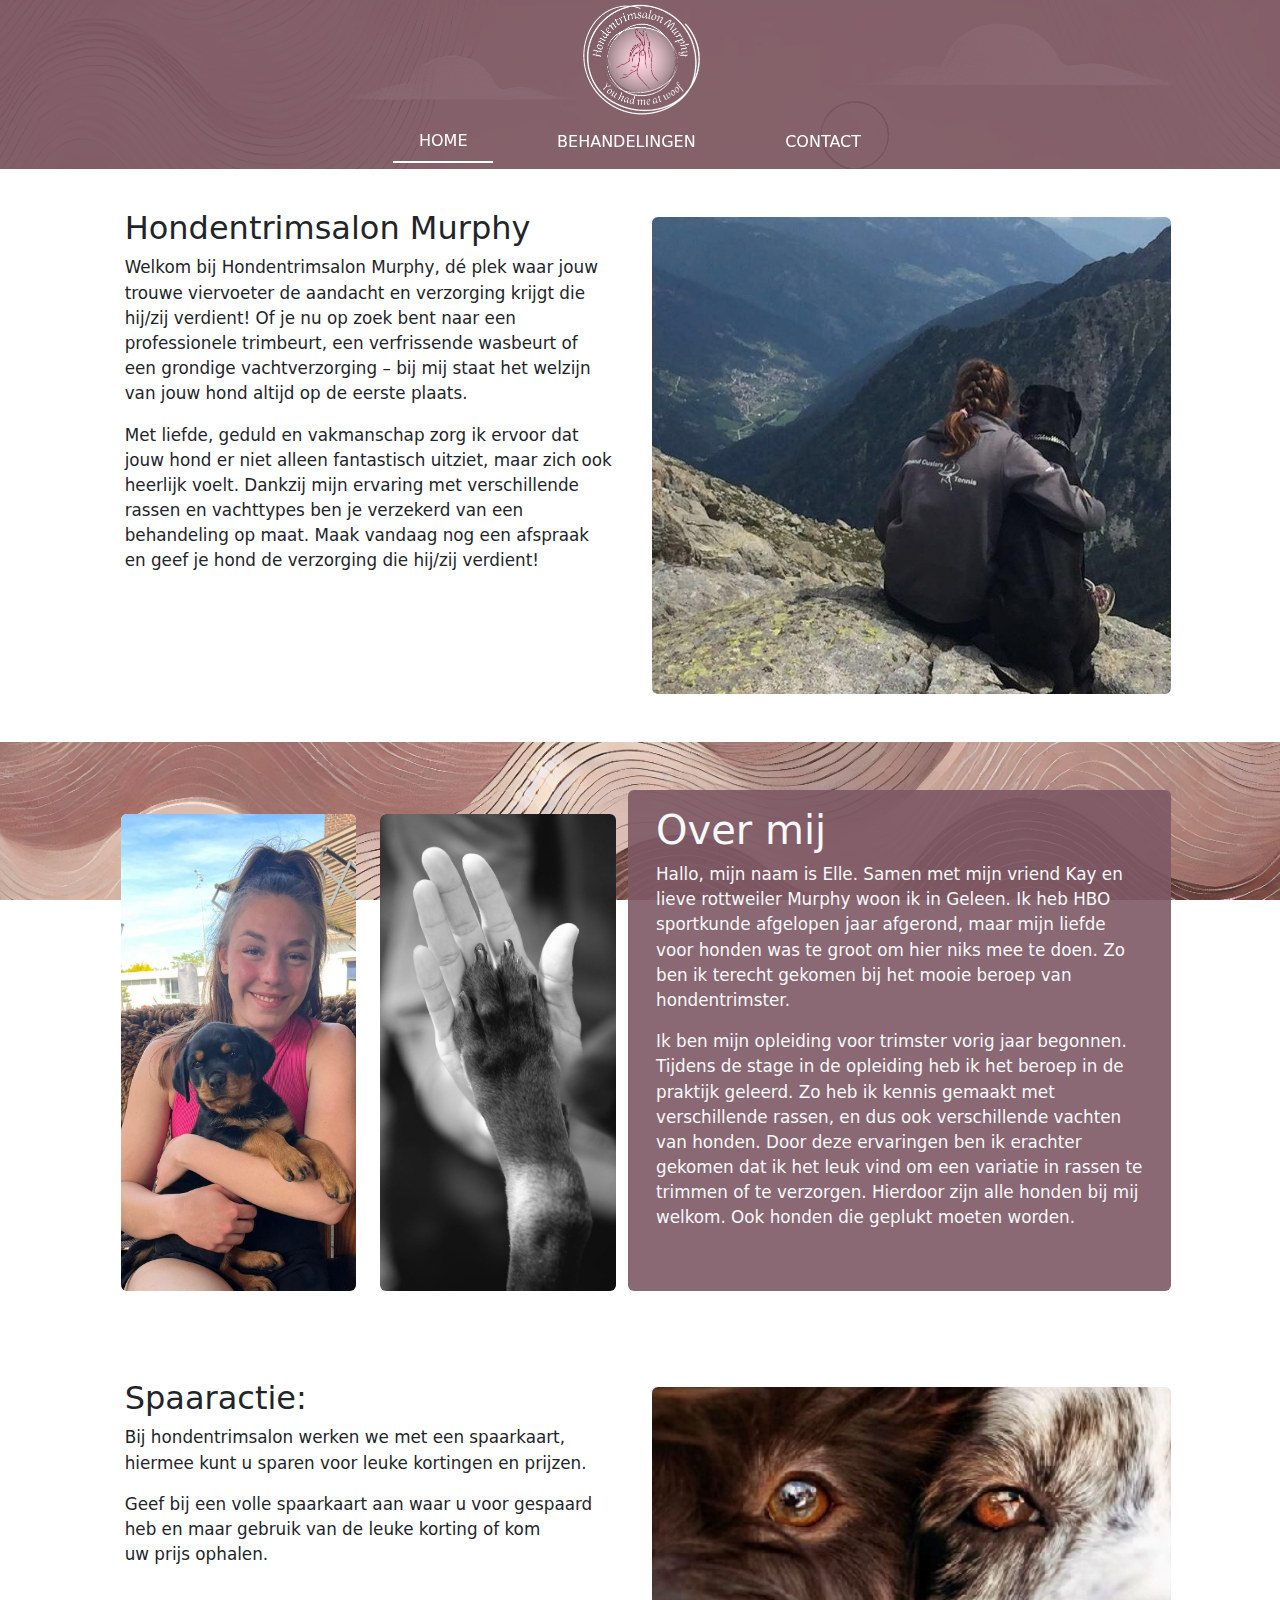
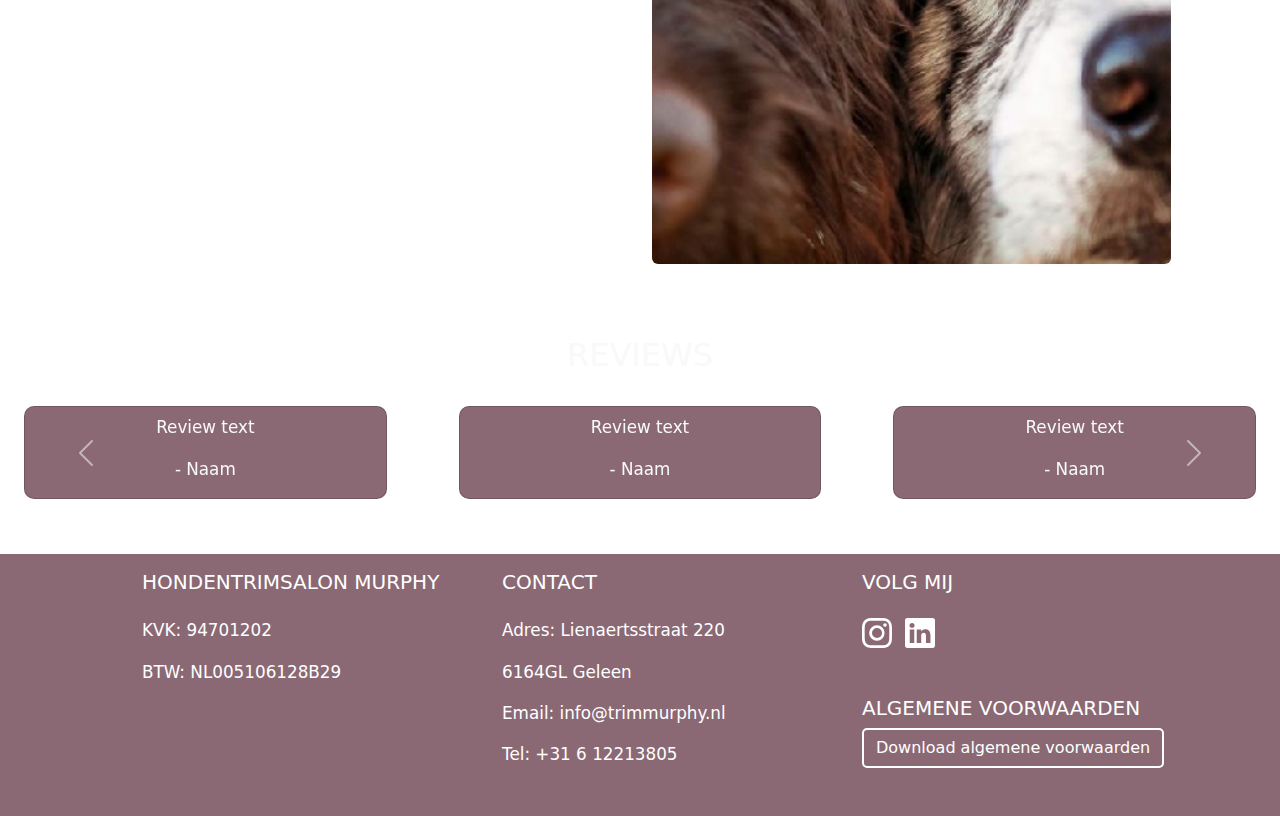
==== index.html @ 5984f2ba "new" ====
<!DOCTYPE html>
<html lang="en">

<head>
    <meta charset="UTF-8">
    <meta http-equiv="X-UA-Compatible" content="IE=edge">
    <meta name="viewport" content="width=device-width, initial-scale=1.0">
    <link href="https://cdn.jsdelivr.net/npm/bootstrap@5.2.3/dist/css/bootstrap.min.css" rel="stylesheet">
    <link rel="icon" href="favicon.ico" type="image/x-icon">
    <link rel="apple-touch-icon" sizes="180x180" href="apple-touch-icon.png">
    <link rel="icon" type="image/png" sizes="32x32" href="favicon-32x32.png">
    <link rel="icon" type="image/png" sizes="16x16" href="favicon-16x16.png">
    <link rel="manifest" href="site.webmanifest">
    <link rel="stylesheet" href="style.css">
    <script src="https://cdn.jsdelivr.net/npm/bootstrap@5.2.3/dist/js/bootstrap.bundle.min.js"></script>
    <title>Murphy</title>
</head>

<body class="body">

    <nav class="navbar navbar-expand-md fixed-top">
        <div class="container-fluid justify-content-center">

            <div class="d-flex fixed-top justify-content-center py-2" id="logo">
                <img src="images-small/Logo.png" class="img-fluid">
            </div>

            <div class="row" id="navbar">
                <div class="navbar-collapse justify-content-evenly mt-2">
                    <div class="nav" id="nav-tab" role="tablist">
                        <button class="nav-link active" id="nav-home-tab" data-bs-toggle="tab"
                            data-bs-target="#nav-home" type="button" role="tab" aria-controls="nav-home"
                            aria-selected="true">HOME</button>
                        <button class="nav-link " id="nav-behandelingen-tab" data-bs-toggle="tab" data-bs-target="#nav-behandelingen"
                            type="button" role="tab" aria-controls="nav-behandelingen" aria-selected="false">BEHANDELINGEN</button>
                        <button class="nav-link" id="nav-contact-tab" data-bs-toggle="tab" data-bs-target="#nav-contact"
                            type="button" role="tab" aria-controls="nav-contact" aria-selected="false">CONTACT</button>
                    </div>
                </div>
            </div>
        </div>
    </nav>

    <div id="contentMask"></div>


    <div id="underbody">

        <div class="tab-content" id="nav-tabContent">
            <div class="tab-pane fade show active" id="nav-home" role="tabpanel" aria-labelledby="nav-home-tab">
            </div>
            <div class="tab-pane fade" id="nav-behandelingen" role="tabpanel" aria-labelledby="nav-behandelingen-tab">
            </div>
            <div class="tab-pane fade" id="nav-contact" role="tabpanel" aria-labelledby="nav-contact-tab"></div>
        </div>

    </div>

    <footer class="text-white">
        <section class="container">
            <div class="row justify-content-center text-start ms-5">
                <div class="col-12 col-md-4 mt-3" id="footer-item">
                    <h5 class="text-uppercase mb-4 font-weight-bold">
                        Hondentrimsalon Murphy
                    </h5>
                    <p>KVK: 94701202</p>
                    <p>BTW: NL005106128B29</p>
                    </div>
                <div class="col-12 col-md-4 mt-3" id="footer-item">
                    <h5 class="text-uppercase mb-4 font-weight-bold">Contact</h5>
                    <p><i class="fas fa-home mr-2"></i> Adres: Lienaertsstraat 220</p>
                    <p><i class="fas fa-home mr-2"></i> 6164GL Geleen</p>
                    <p><i class="fas fa-envelope mr-2"></i> Email: info@trimmurphy.nl</p>
                    <p><i class="fas fa-phone mr-2"></i> Tel: +31 6 12213805</p>
                    </div>
                <div class="col-12 col-md-4 mt-3" id="footer-item">
                    <h5 class="text-uppercase mb-4 font-weight-bold">Volg mij</h5>

                    <a href="https://www.instagram.com/ellelamers/?hl=en" role="button" target="_blank"><svg
                            xmlns="http://www.w3.org/2000/svg" width="30" height="30" fill="white" class="bi bi-instagram me-1"
                            viewBox="0 0 16 16">
                            <path
                                d="M8 0C5.829 0 5.556.01 4.703.048 3.85.088 3.269.222 2.76.42a3.917 3.917 0 0 0-1.417.923A3.927 3.927 0 0 0 .42 2.76C.222 3.268.087 3.85.048 4.7.01 5.555 0 5.827 0 8.001c0 2.172.01 2.444.048 3.297.04.852.174 1.433.372 1.942.205.526.478.972.923 1.417.444.445.89.719 1.416.923.51.198 1.09.333 1.942.372C5.555 15.99 5.827 16 8 16s2.444-.01 3.298-.048c.851-.04 1.434-.174 1.943-.372a3.916 3.916 0 0 0 1.416-.923c.445-.445.718-.891.923-1.417.197-.509.332-1.09.372-1.942C15.99 10.445 16 10.173 16 8s-.01-2.445-.048-3.299c-.04-.851-.175-1.433-.372-1.941a3.926 3.926 0 0 0-.923-1.417A3.911 3.911 0 0 0 13.24.42c-.51-.198-1.092-.333-1.943-.372C10.443.01 10.172 0 7.998 0h.003zm-.717 1.442h.718c2.136 0 2.389.007 3.232.046.78.035 1.204.166 1.486.275.373.145.64.319.92.599.28.28.453.546.598.92.11.281.24.705.275 1.485.039.843.047 1.096.047 3.231s-.008 2.389-.047 3.232c-.035.78-.166 1.203-.275 1.485a2.47 2.47 0 0 1-.599.919c-.28.28-.546.453-.92.598-.28.11-.704.24-1.485.276-.843.038-1.096.047-3.232.047s-2.39-.009-3.233-.047c-.78-.036-1.203-.166-1.485-.276a2.478 2.478 0 0 1-.92-.598 2.48 2.48 0 0 1-.6-.92c-.109-.281-.24-.705-.275-1.485-.038-.843-.046-1.096-.046-3.233 0-2.136.008-2.388.046-3.231.036-.78.166-1.204.276-1.486.145-.373.319-.64.599-.92.28-.28.546-.453.92-.598.282-.11.705-.24 1.485-.276.738-.034 1.024-.044 2.515-.045v.002zm4.988 1.328a.96.96 0 1 0 0 1.92.96.96 0 0 0 0-1.92zm-4.27 1.122a4.109 4.109 0 1 0 0 8.217 4.109 4.109 0 0 0 0-8.217zm0 1.441a2.667 2.667 0 1 1 0 5.334 2.667 2.667 0 0 1 0-5.334z" />
                        </svg></i></a>

                    <a role="button" target="_blank"><svg xmlns="http://www.w3.org/2000/svg" width="30" height="30" fill="white"
                            class="bi bi-linkedin ms-1" viewBox="0 0 16 16">
                            <path
                                d="M0 1.146C0 .513.526 0 1.175 0h13.65C15.474 0 16 .513 16 1.146v13.708c0 .633-.526 1.146-1.175 1.146H1.175C.526 16 0 15.487 0 14.854V1.146zm4.943 12.248V6.169H2.542v7.225h2.401zm-1.2-8.212c.837 0 1.358-.554 1.358-1.248-.015-.709-.52-1.248-1.342-1.248-.822 0-1.359.54-1.359 1.248 0 .694.521 1.248 1.327 1.248h.016zm4.908 8.212V9.359c0-.216.016-.432.08-.586.173-.431.568-.878 1.232-.878.869 0 1.216.662 1.216 1.634v3.865h2.401V9.25c0-2.22-1.184-3.252-2.764-3.252-1.274 0-1.845.7-2.165 1.193v.025h-.016a5.54 5.54 0 0 1 .016-.025V6.169h-2.4c.03.678 0 7.225 0 7.225h2.4z" />
                        </svg></a>
                        <div class="my-5">
                            <h5 class="text-uppercase font-weight-bold">Algemene Voorwaarden</h5>
                            <a href="ALGEMENE VOORWAARDEN.pdf" download class="btn" id="button-footer">
                                Download algemene voorwaarden
                            </a>
                        </div>
                </div>
        </section>
    </footer>


    <script src="index.js" defer></script>

</body>

</html>
---- style.css ----
.body {
    overflow-y: scroll;
    overflow-x: hidden;
    background-image: url("images-small/bg-elle.png");
    background-attachment: fixed;
    background-size: cover;
    background-position: center;
    background-repeat: no-repeat;
}

::-webkit-scrollbar {
    width: 0px;
    background: transparent;
}

nav {
    z-index: 3;
}

p,
li {
    font-size: 1.05rem;
}

#contentMask {
    background-color: rgba(125, 89, 101, 0.9);
    z-index: 2;
    position: fixed;
    transition: all 0.3s ease-in-out;
    top: 0;
    left: 0;
    height: 169px;
    width: 100%;
}

#underbody {
    margin-top: 169px;
    z-index: 1;
}


#logo {
    height: 140px;
    width: 100%;
    margin-top: -12px;
    background-color: rgba(125, 89, 101, 0);
    z-index: 1;
}

#navbar {
    margin-top: 105px;
    background-color: transparent;
}

.scrolled-down {
    transform: translateY(-75%);
    opacity: 0;
    transition: all 0.3s ease-in-out;
}

.scrolled-up {
    transform: translateY(0);
    transition: all 0.2s ease-in-out;
}

#button {
    position: fixed;
    top: 50px;
    right: 50px;
    z-index: 3;
    border: none;
    color: white;
}

#button-footer {
    border: 2px solid white;
    border-radius: 5px;
    color: white;
}

#nav-tab button {
    color: white;
    border: none;
    background-color: transparent;
    margin-left: clamp(5px, 1.5vw, 50px);
    margin-right: clamp(5px, 1.5vw, 50px);
    padding-left: 2vw;
    padding-right: 2vw;
}

#nav-tab button:hover,
#nav-tab button.active {
    border-bottom: 2px solid;
}

#card-review {
    background-color: rgba(125, 89, 101, 0.9);
    border-radius: 10px;
    border-width: 1px;
    height: fit-content;
}

#card,
#card-small,
#card-mob {
    border: none;
    overflow-y: auto;
    align-items: center;
}

#card-mob {
    border-radius: 0px;
}

#card img {
    height: 53vh;
    width: 100%;
    object-fit: cover;
}

#card-mob img {
    height: 45vh;
    width: 100%;
    object-fit: cover;
}

#menu-tab {
    background-color: rgba(125, 89, 101, 0.9);
    border-radius: 2px;
}

#menu-tab button {
    background-color: transparent;
    color: white;
    border-left: none;
    border-top: none;
    border-right: none;
    border-radius: 0px;
    border-width: 2px;
    flex-grow: 1;
        min-width: min-content;
        max-width: 40%;
        font-size: medium;
}

#btn-verstuur {
    background-color: rgba(125, 89, 101, 0.9);
    color: white;
    font-size: clamp(0.9em, 1.5vw, 2em);
}

footer {
    background-color: rgba(125, 89, 101, 0.9);
    width: 100%;
    }
    
    .footer-container {
        display: flex;
        justify-content: center;
        align-items: center;
    }
    
    @media (max-width: 767px) {
        .footer-container {
            display: flex;
            flex-direction: column;
        }
                }

#review {
    height: 100px;
}
.no-radius-bottom {
    border-bottom-left-radius: 0;
    border-bottom-right-radius: 0;
}

.yes-radius-bottom {
    border-bottom-left-radius: 5px;
    border-bottom-right-radius: 5px;
}

#card-text-item {
    height: 175px;
}

.card-text li {
    margin-bottom: 2px;
}

.image-grid {
    display: flex;
    gap: 10px;
    justify-content: center;
}

.image-grid img {
    height: 150px;
    object-fit: cover;
    border-radius: 8px;
}

#behandeling-items {
    display: flex;
    flex-direction: column;
}

#behandeling-items .card {
    flex-grow: 1;
    /* Makes all cards stretch to the same height */
    display: flex;
    flex-direction: column;
}
.form-check-input:checked {
    background-color: rgba(125, 89, 101, 0.9) !important;
    border-color: rgba(125, 89, 101, 0.9) !important;
}

.form-check-input:focus {
    box-shadow: none !important;
}
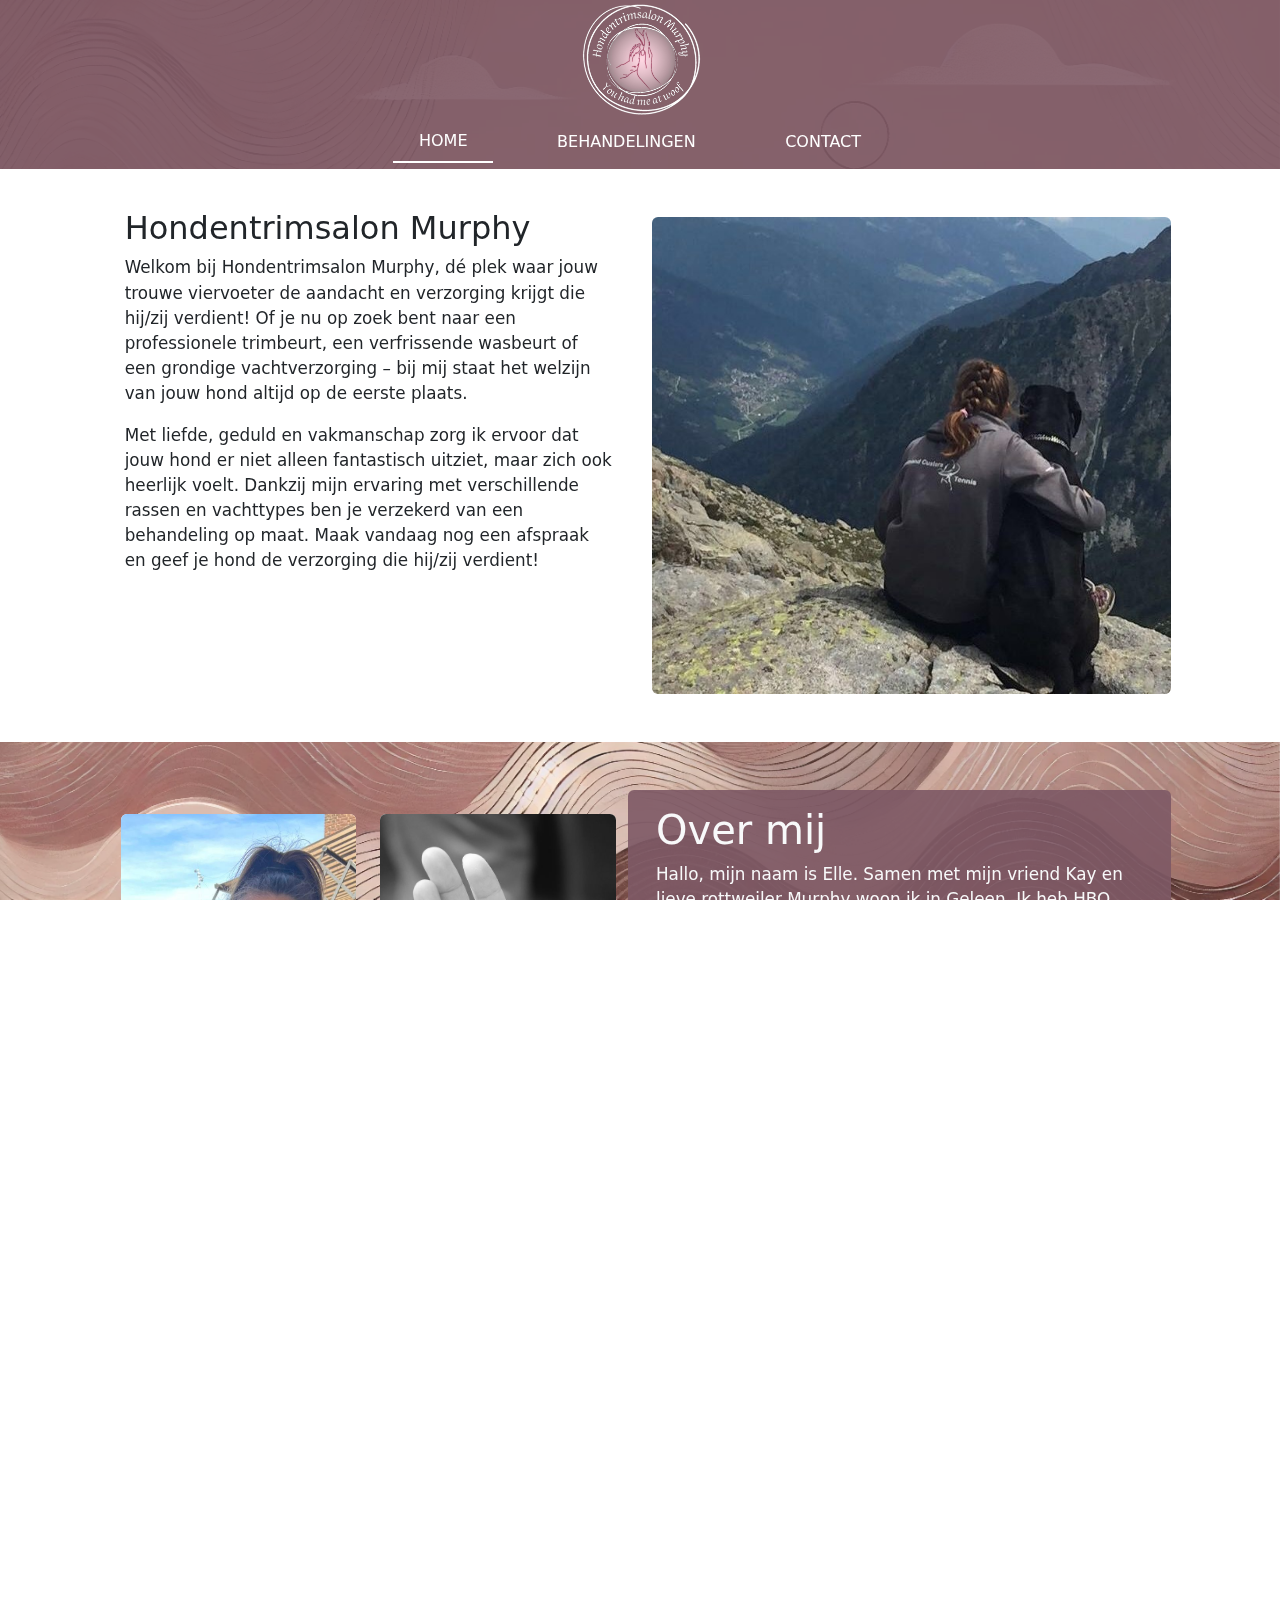
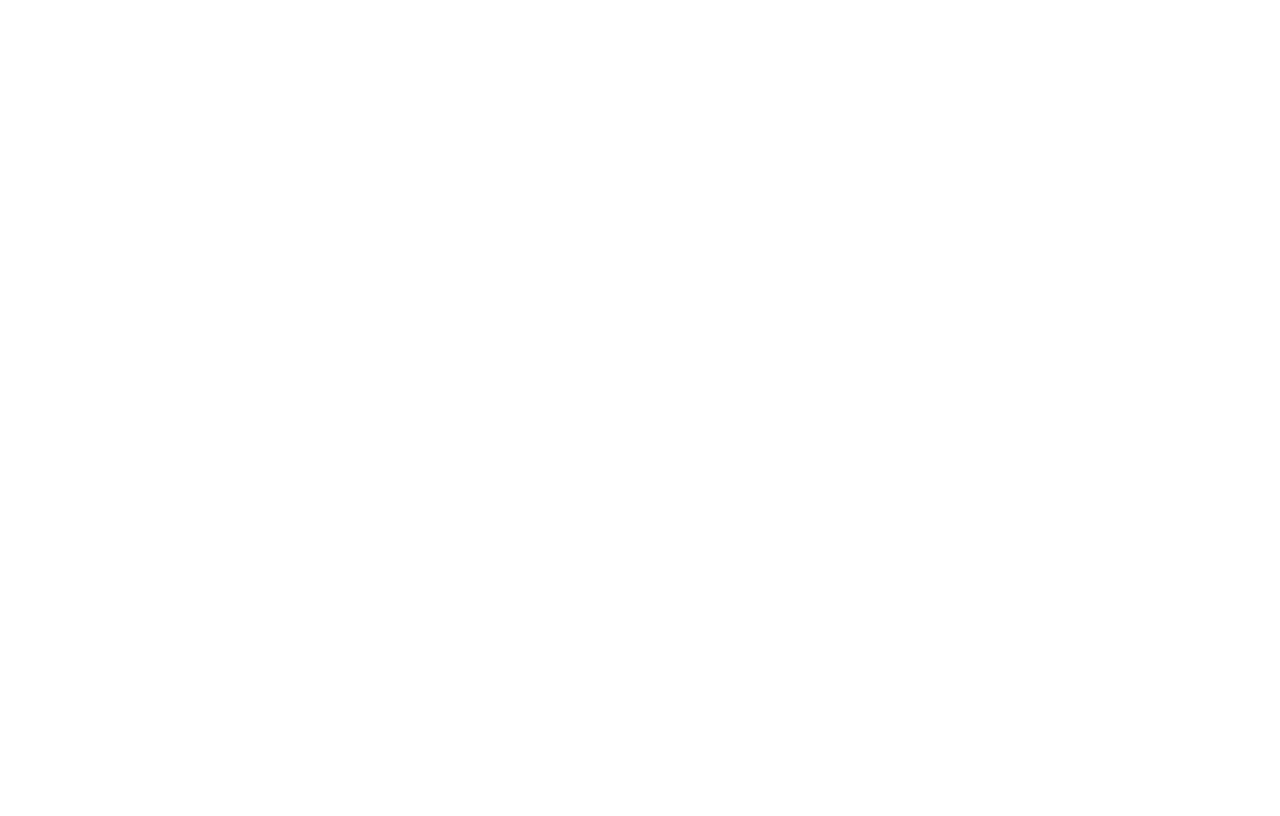
==== commit c369a64c: "new" ====
--- a/index.html
+++ b/index.html
@@ -16,88 +16,90 @@
     <title>Murphy</title>
 </head>
 
-<body class="body">
+<body>
 
-    <nav class="navbar navbar-expand-md fixed-top">
-        <div class="container-fluid justify-content-center">
+    <div class="background"></div>
+    
+    <div class="content">
+        <nav class="navbar navbar-expand-md fixed-top">
+            <div class="container-fluid justify-content-center">
 
-            <div class="d-flex fixed-top justify-content-center py-2" id="logo">
-                <img src="images-small/Logo.png" class="img-fluid">
-            </div>
+                <div class="d-flex fixed-top justify-content-center py-2" id="logo">
+                    <img src="images-small/Logo.png" class="img-fluid">
+                </div>
 
-            <div class="row" id="navbar">
-                <div class="navbar-collapse justify-content-evenly mt-2">
-                    <div class="nav" id="nav-tab" role="tablist">
-                        <button class="nav-link active" id="nav-home-tab" data-bs-toggle="tab"
-                            data-bs-target="#nav-home" type="button" role="tab" aria-controls="nav-home"
-                            aria-selected="true">HOME</button>
-                        <button class="nav-link " id="nav-behandelingen-tab" data-bs-toggle="tab" data-bs-target="#nav-behandelingen"
-                            type="button" role="tab" aria-controls="nav-behandelingen" aria-selected="false">BEHANDELINGEN</button>
-                        <button class="nav-link" id="nav-contact-tab" data-bs-toggle="tab" data-bs-target="#nav-contact"
-                            type="button" role="tab" aria-controls="nav-contact" aria-selected="false">CONTACT</button>
-                    </div>
-                </div>
-            </div>
-        </div>
-    </nav>
+                <div class="row" id="navbar">
+                    <div class="navbar-collapse justify-content-evenly mt-2">
+                        <div class="nav" id="nav-tab" role="tablist">
+                            <button class="nav-link active" id="nav-home-tab" data-bs-toggle="tab" data-bs-target="#nav-home"
+                                type="button" role="tab" aria-controls="nav-home" aria-selected="true">HOME</button>
+                            <button class="nav-link " id="nav-behandelingen-tab" data-bs-toggle="tab" data-bs-target="#nav-behandelingen"
+                                type="button" role="tab" aria-controls="nav-behandelingen" aria-selected="false">BEHANDELINGEN</button>
+                            <button class="nav-link" id="nav-contact-tab" data-bs-toggle="tab" data-bs-target="#nav-contact" type="button"
+                                role="tab" aria-controls="nav-contact" aria-selected="false">CONTACT</button>
+                            </div>
+                            </div>
+                            </div>
+                            </div>
+                            </nav>
 
-    <div id="contentMask"></div>
+        <div id="contentMask"></div>
 
 
-    <div id="underbody">
+        <div id="underbody">
 
-        <div class="tab-content" id="nav-tabContent">
-            <div class="tab-pane fade show active" id="nav-home" role="tabpanel" aria-labelledby="nav-home-tab">
-            </div>
-            <div class="tab-pane fade" id="nav-behandelingen" role="tabpanel" aria-labelledby="nav-behandelingen-tab">
-            </div>
-            <div class="tab-pane fade" id="nav-contact" role="tabpanel" aria-labelledby="nav-contact-tab"></div>
+            <div class="tab-content" id="nav-tabContent">
+                <div class="tab-pane fade show active" id="nav-home" role="tabpanel" aria-labelledby="nav-home-tab">
+                </div>
+                <div class="tab-pane fade" id="nav-behandelingen" role="tabpanel" aria-labelledby="nav-behandelingen-tab">
+                </div>
+                <div class="tab-pane fade" id="nav-contact" role="tabpanel" aria-labelledby="nav-contact-tab"></div>
+                </div>
+
         </div>
 
-    </div>
+        <footer class="text-white">
+            <section class="container">
+                <div class="row justify-content-center text-start ms-5">
+                    <div class="col-12 col-md-4 mt-3" id="footer-item">
+                        <h5 class="text-uppercase mb-4 font-weight-bold">
+                            Hondentrimsalon Murphy
+                        </h5>
+                        <p>KVK: 94701202</p>
+                        <p>BTW: NL005106128B29</p>
+                    </div>
+                    <div class="col-12 col-md-4 mt-3" id="footer-item">
+                        <h5 class="text-uppercase mb-4 font-weight-bold">Contact</h5>
+                        <p><i class="fas fa-home mr-2"></i> Adres: Lienaertsstraat 220</p>
+                        <p><i class="fas fa-home mr-2"></i> 6164GL Geleen</p>
+                        <p><i class="fas fa-envelope mr-2"></i> Email: info@trimmurphy.nl</p>
+                        <p><i class="fas fa-phone mr-2"></i> Tel: +31 6 12213805</p>
+                    </div>
+                    <div class="col-12 col-md-4 mt-3" id="footer-item">
+                        <h5 class="text-uppercase mb-4 font-weight-bold">Volg mij</h5>
 
-    <footer class="text-white">
-        <section class="container">
-            <div class="row justify-content-center text-start ms-5">
-                <div class="col-12 col-md-4 mt-3" id="footer-item">
-                    <h5 class="text-uppercase mb-4 font-weight-bold">
-                        Hondentrimsalon Murphy
-                    </h5>
-                    <p>KVK: 94701202</p>
-                    <p>BTW: NL005106128B29</p>
-                    </div>
-                <div class="col-12 col-md-4 mt-3" id="footer-item">
-                    <h5 class="text-uppercase mb-4 font-weight-bold">Contact</h5>
-                    <p><i class="fas fa-home mr-2"></i> Adres: Lienaertsstraat 220</p>
-                    <p><i class="fas fa-home mr-2"></i> 6164GL Geleen</p>
-                    <p><i class="fas fa-envelope mr-2"></i> Email: info@trimmurphy.nl</p>
-                    <p><i class="fas fa-phone mr-2"></i> Tel: +31 6 12213805</p>
-                    </div>
-                <div class="col-12 col-md-4 mt-3" id="footer-item">
-                    <h5 class="text-uppercase mb-4 font-weight-bold">Volg mij</h5>
+                        <a href="https://www.instagram.com/ellelamers/?hl=en" role="button" target="_blank"><svg
+                                xmlns="http://www.w3.org/2000/svg" width="30" height="30" fill="white"
+                                class="bi bi-instagram me-1" viewBox="0 0 16 16">
+                                <path
+                                    d="M8 0C5.829 0 5.556.01 4.703.048 3.85.088 3.269.222 2.76.42a3.917 3.917 0 0 0-1.417.923A3.927 3.927 0 0 0 .42 2.76C.222 3.268.087 3.85.048 4.7.01 5.555 0 5.827 0 8.001c0 2.172.01 2.444.048 3.297.04.852.174 1.433.372 1.942.205.526.478.972.923 1.417.444.445.89.719 1.416.923.51.198 1.09.333 1.942.372C5.555 15.99 5.827 16 8 16s2.444-.01 3.298-.048c.851-.04 1.434-.174 1.943-.372a3.916 3.916 0 0 0 1.416-.923c.445-.445.718-.891.923-1.417.197-.509.332-1.09.372-1.942C15.99 10.445 16 10.173 16 8s-.01-2.445-.048-3.299c-.04-.851-.175-1.433-.372-1.941a3.926 3.926 0 0 0-.923-1.417A3.911 3.911 0 0 0 13.24.42c-.51-.198-1.092-.333-1.943-.372C10.443.01 10.172 0 7.998 0h.003zm-.717 1.442h.718c2.136 0 2.389.007 3.232.046.78.035 1.204.166 1.486.275.373.145.64.319.92.599.28.28.453.546.598.92.11.281.24.705.275 1.485.039.843.047 1.096.047 3.231s-.008 2.389-.047 3.232c-.035.78-.166 1.203-.275 1.485a2.47 2.47 0 0 1-.599.919c-.28.28-.546.453-.92.598-.28.11-.704.24-1.485.276-.843.038-1.096.047-3.232.047s-2.39-.009-3.233-.047c-.78-.036-1.203-.166-1.485-.276a2.478 2.478 0 0 1-.92-.598 2.48 2.48 0 0 1-.6-.92c-.109-.281-.24-.705-.275-1.485-.038-.843-.046-1.096-.046-3.233 0-2.136.008-2.388.046-3.231.036-.78.166-1.204.276-1.486.145-.373.319-.64.599-.92.28-.28.546-.453.92-.598.282-.11.705-.24 1.485-.276.738-.034 1.024-.044 2.515-.045v.002zm4.988 1.328a.96.96 0 1 0 0 1.92.96.96 0 0 0 0-1.92zm-4.27 1.122a4.109 4.109 0 1 0 0 8.217 4.109 4.109 0 0 0 0-8.217zm0 1.441a2.667 2.667 0 1 1 0 5.334 2.667 2.667 0 0 1 0-5.334z" />
+                            </svg></i></a>
 
-                    <a href="https://www.instagram.com/ellelamers/?hl=en" role="button" target="_blank"><svg
-                            xmlns="http://www.w3.org/2000/svg" width="30" height="30" fill="white" class="bi bi-instagram me-1"
-                            viewBox="0 0 16 16">
-                            <path
-                                d="M8 0C5.829 0 5.556.01 4.703.048 3.85.088 3.269.222 2.76.42a3.917 3.917 0 0 0-1.417.923A3.927 3.927 0 0 0 .42 2.76C.222 3.268.087 3.85.048 4.7.01 5.555 0 5.827 0 8.001c0 2.172.01 2.444.048 3.297.04.852.174 1.433.372 1.942.205.526.478.972.923 1.417.444.445.89.719 1.416.923.51.198 1.09.333 1.942.372C5.555 15.99 5.827 16 8 16s2.444-.01 3.298-.048c.851-.04 1.434-.174 1.943-.372a3.916 3.916 0 0 0 1.416-.923c.445-.445.718-.891.923-1.417.197-.509.332-1.09.372-1.942C15.99 10.445 16 10.173 16 8s-.01-2.445-.048-3.299c-.04-.851-.175-1.433-.372-1.941a3.926 3.926 0 0 0-.923-1.417A3.911 3.911 0 0 0 13.24.42c-.51-.198-1.092-.333-1.943-.372C10.443.01 10.172 0 7.998 0h.003zm-.717 1.442h.718c2.136 0 2.389.007 3.232.046.78.035 1.204.166 1.486.275.373.145.64.319.92.599.28.28.453.546.598.92.11.281.24.705.275 1.485.039.843.047 1.096.047 3.231s-.008 2.389-.047 3.232c-.035.78-.166 1.203-.275 1.485a2.47 2.47 0 0 1-.599.919c-.28.28-.546.453-.92.598-.28.11-.704.24-1.485.276-.843.038-1.096.047-3.232.047s-2.39-.009-3.233-.047c-.78-.036-1.203-.166-1.485-.276a2.478 2.478 0 0 1-.92-.598 2.48 2.48 0 0 1-.6-.92c-.109-.281-.24-.705-.275-1.485-.038-.843-.046-1.096-.046-3.233 0-2.136.008-2.388.046-3.231.036-.78.166-1.204.276-1.486.145-.373.319-.64.599-.92.28-.28.546-.453.92-.598.282-.11.705-.24 1.485-.276.738-.034 1.024-.044 2.515-.045v.002zm4.988 1.328a.96.96 0 1 0 0 1.92.96.96 0 0 0 0-1.92zm-4.27 1.122a4.109 4.109 0 1 0 0 8.217 4.109 4.109 0 0 0 0-8.217zm0 1.441a2.667 2.667 0 1 1 0 5.334 2.667 2.667 0 0 1 0-5.334z" />
-                        </svg></i></a>
-
-                    <a role="button" target="_blank"><svg xmlns="http://www.w3.org/2000/svg" width="30" height="30" fill="white"
-                            class="bi bi-linkedin ms-1" viewBox="0 0 16 16">
-                            <path
-                                d="M0 1.146C0 .513.526 0 1.175 0h13.65C15.474 0 16 .513 16 1.146v13.708c0 .633-.526 1.146-1.175 1.146H1.175C.526 16 0 15.487 0 14.854V1.146zm4.943 12.248V6.169H2.542v7.225h2.401zm-1.2-8.212c.837 0 1.358-.554 1.358-1.248-.015-.709-.52-1.248-1.342-1.248-.822 0-1.359.54-1.359 1.248 0 .694.521 1.248 1.327 1.248h.016zm4.908 8.212V9.359c0-.216.016-.432.08-.586.173-.431.568-.878 1.232-.878.869 0 1.216.662 1.216 1.634v3.865h2.401V9.25c0-2.22-1.184-3.252-2.764-3.252-1.274 0-1.845.7-2.165 1.193v.025h-.016a5.54 5.54 0 0 1 .016-.025V6.169h-2.4c.03.678 0 7.225 0 7.225h2.4z" />
-                        </svg></a>
+                        <a role="button" target="_blank"><svg xmlns="http://www.w3.org/2000/svg" width="30" height="30" fill="white"
+                                class="bi bi-linkedin ms-1" viewBox="0 0 16 16">
+                                <path
+                                    d="M0 1.146C0 .513.526 0 1.175 0h13.65C15.474 0 16 .513 16 1.146v13.708c0 .633-.526 1.146-1.175 1.146H1.175C.526 16 0 15.487 0 14.854V1.146zm4.943 12.248V6.169H2.542v7.225h2.401zm-1.2-8.212c.837 0 1.358-.554 1.358-1.248-.015-.709-.52-1.248-1.342-1.248-.822 0-1.359.54-1.359 1.248 0 .694.521 1.248 1.327 1.248h.016zm4.908 8.212V9.359c0-.216.016-.432.08-.586.173-.431.568-.878 1.232-.878.869 0 1.216.662 1.216 1.634v3.865h2.401V9.25c0-2.22-1.184-3.252-2.764-3.252-1.274 0-1.845.7-2.165 1.193v.025h-.016a5.54 5.54 0 0 1 .016-.025V6.169h-2.4c.03.678 0 7.225 0 7.225h2.4z" />
+                            </svg></a>
                         <div class="my-5">
                             <h5 class="text-uppercase font-weight-bold">Algemene Voorwaarden</h5>
                             <a href="ALGEMENE VOORWAARDEN.pdf" download class="btn" id="button-footer">
                                 Download algemene voorwaarden
                             </a>
                         </div>
-                </div>
-        </section>
-    </footer>
-
+                    </div>
+                    </section>
+                    </footer>
+    </div>
 
     <script src="index.js" defer></script>
 
--- a/style.css
+++ b/style.css
@@ -1,11 +1,29 @@
-.body {
-    overflow-y: scroll;
+body,
+html {
+    height: 100%;
+    margin: 0;
     overflow-x: hidden;
+}
+
+/* Fixed background div */
+.background {
     background-image: url("images-small/bg-elle.png");
-    background-attachment: fixed;
     background-size: cover;
     background-position: center;
-    background-repeat: no-repeat;
+    position: fixed;
+        top: 0;
+        left: 0;
+        width: 100%;
+        height: 100%;
+        z-index: -1;
+        /* Keeps background behind all content */
+    }
+    
+    /* Ensure content is placed above the background */
+    .content {
+        position: relative;
+        z-index: 1;
+        min-height: 100vh;
 }
 
 ::-webkit-scrollbar {
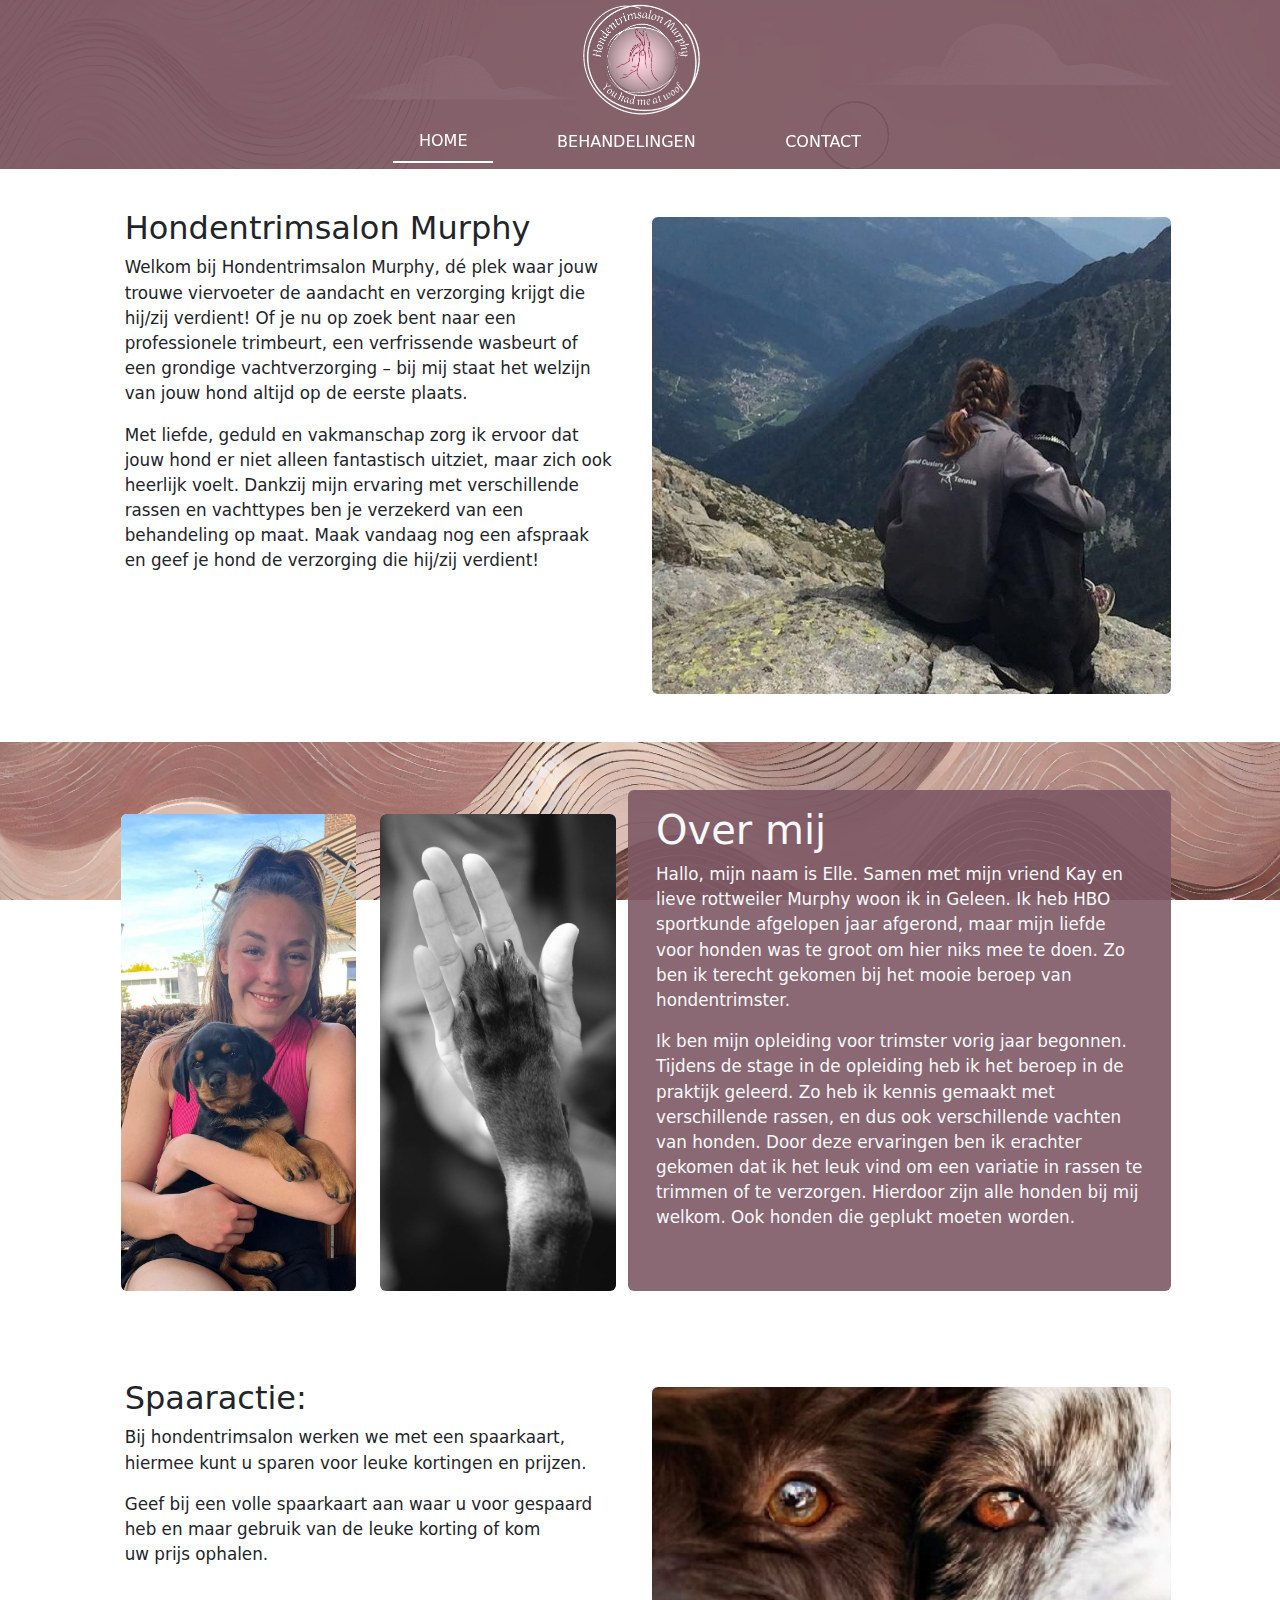
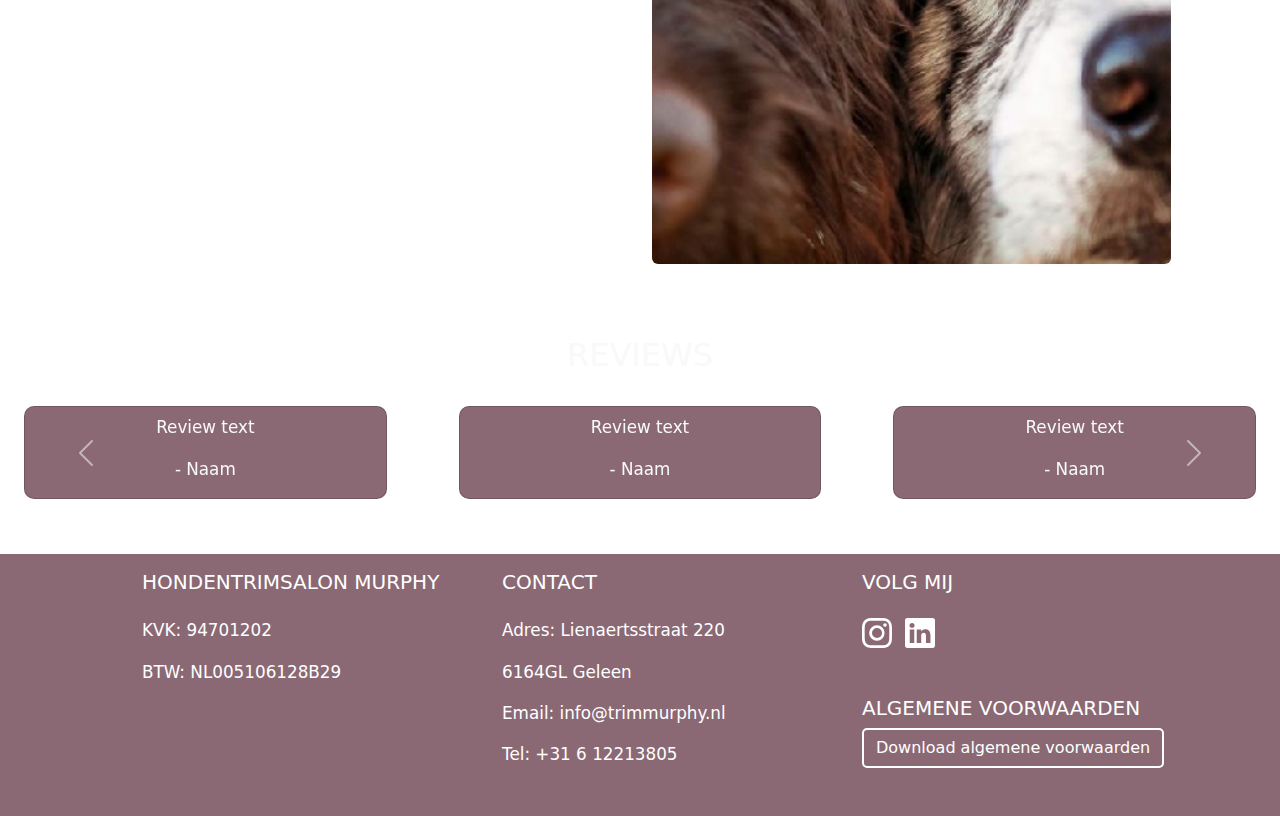
==== commit c5b9ac6d: "new" ====
--- a/index.html
+++ b/index.html
@@ -16,90 +16,87 @@
     <title>Murphy</title>
 </head>
 
-<body>
+<body class="body">
 
-    <div class="background"></div>
-    
-    <div class="content">
-        <nav class="navbar navbar-expand-md fixed-top">
-            <div class="container-fluid justify-content-center">
+    <nav class="navbar navbar-expand-md fixed-top">
+        <div class="container-fluid justify-content-center">
 
-                <div class="d-flex fixed-top justify-content-center py-2" id="logo">
-                    <img src="images-small/Logo.png" class="img-fluid">
-                </div>
+            <div class="d-flex fixed-top justify-content-center py-2" id="logo">
+                <img src="images-small/Logo.png" class="img-fluid">
+            </div>
 
-                <div class="row" id="navbar">
-                    <div class="navbar-collapse justify-content-evenly mt-2">
-                        <div class="nav" id="nav-tab" role="tablist">
-                            <button class="nav-link active" id="nav-home-tab" data-bs-toggle="tab" data-bs-target="#nav-home"
-                                type="button" role="tab" aria-controls="nav-home" aria-selected="true">HOME</button>
-                            <button class="nav-link " id="nav-behandelingen-tab" data-bs-toggle="tab" data-bs-target="#nav-behandelingen"
-                                type="button" role="tab" aria-controls="nav-behandelingen" aria-selected="false">BEHANDELINGEN</button>
-                            <button class="nav-link" id="nav-contact-tab" data-bs-toggle="tab" data-bs-target="#nav-contact" type="button"
-                                role="tab" aria-controls="nav-contact" aria-selected="false">CONTACT</button>
-                            </div>
-                            </div>
-                            </div>
-                            </div>
-                            </nav>
+            <div class="row" id="navbar">
+                <div class="navbar-collapse justify-content-evenly mt-2">
+                    <div class="nav" id="nav-tab" role="tablist">
+                        <button class="nav-link active" id="nav-home-tab" data-bs-toggle="tab" data-bs-target="#nav-home" type="button"
+                            role="tab" aria-controls="nav-home" aria-selected="true">HOME</button>
+                        <button class="nav-link " id="nav-behandelingen-tab" data-bs-toggle="tab" data-bs-target="#nav-behandelingen"
+                            type="button" role="tab" aria-controls="nav-behandelingen" aria-selected="false">BEHANDELINGEN</button>
+                        <button class="nav-link" id="nav-contact-tab" data-bs-toggle="tab" data-bs-target="#nav-contact" type="button"
+                            role="tab" aria-controls="nav-contact" aria-selected="false">CONTACT</button>
+                        </div>
+                        </div>
+                        </div>
+                        </div>
+                        </nav>
 
-        <div id="contentMask"></div>
+    <div id="contentMask"></div>
 
 
-        <div id="underbody">
+    <div id="underbody">
 
-            <div class="tab-content" id="nav-tabContent">
-                <div class="tab-pane fade show active" id="nav-home" role="tabpanel" aria-labelledby="nav-home-tab">
-                </div>
-                <div class="tab-pane fade" id="nav-behandelingen" role="tabpanel" aria-labelledby="nav-behandelingen-tab">
-                </div>
-                <div class="tab-pane fade" id="nav-contact" role="tabpanel" aria-labelledby="nav-contact-tab"></div>
-                </div>
-
+        <div class="tab-content" id="nav-tabContent">
+            <div class="tab-pane fade show active" id="nav-home" role="tabpanel" aria-labelledby="nav-home-tab">
+            </div>
+            <div class="tab-pane fade" id="nav-behandelingen" role="tabpanel" aria-labelledby="nav-behandelingen-tab">
+            </div>
+            <div class="tab-pane fade" id="nav-contact" role="tabpanel" aria-labelledby="nav-contact-tab"></div>
         </div>
 
-        <footer class="text-white">
-            <section class="container">
-                <div class="row justify-content-center text-start ms-5">
-                    <div class="col-12 col-md-4 mt-3" id="footer-item">
-                        <h5 class="text-uppercase mb-4 font-weight-bold">
-                            Hondentrimsalon Murphy
-                        </h5>
-                        <p>KVK: 94701202</p>
-                        <p>BTW: NL005106128B29</p>
+    </div>
+
+    <footer class="text-white">
+        <section class="container">
+            <div class="row justify-content-center text-start ms-5">
+                <div class="col-12 col-md-4 mt-3" id="footer-item">
+                    <h5 class="text-uppercase mb-4 font-weight-bold">
+                        Hondentrimsalon Murphy
+                    </h5>
+                    <p>KVK: 94701202</p>
+                    <p>BTW: NL005106128B29</p>
+                </div>
+                <div class="col-12 col-md-4 mt-3" id="footer-item">
+                    <h5 class="text-uppercase mb-4 font-weight-bold">Contact</h5>
+                    <p><i class="fas fa-home mr-2"></i> Adres: Lienaertsstraat 220</p>
+                    <p><i class="fas fa-home mr-2"></i> 6164GL Geleen</p>
+                    <p><i class="fas fa-envelope mr-2"></i> Email: info@trimmurphy.nl</p>
+                    <p><i class="fas fa-phone mr-2"></i> Tel: +31 6 12213805</p>
+                </div>
+                <div class="col-12 col-md-4 mt-3" id="footer-item">
+                    <h5 class="text-uppercase mb-4 font-weight-bold">Volg mij</h5>
+
+                    <a href="https://www.instagram.com/ellelamers/?hl=en" role="button" target="_blank"><svg
+                            xmlns="http://www.w3.org/2000/svg" width="30" height="30" fill="white" class="bi bi-instagram me-1"
+                            viewBox="0 0 16 16">
+                            <path
+                                d="M8 0C5.829 0 5.556.01 4.703.048 3.85.088 3.269.222 2.76.42a3.917 3.917 0 0 0-1.417.923A3.927 3.927 0 0 0 .42 2.76C.222 3.268.087 3.85.048 4.7.01 5.555 0 5.827 0 8.001c0 2.172.01 2.444.048 3.297.04.852.174 1.433.372 1.942.205.526.478.972.923 1.417.444.445.89.719 1.416.923.51.198 1.09.333 1.942.372C5.555 15.99 5.827 16 8 16s2.444-.01 3.298-.048c.851-.04 1.434-.174 1.943-.372a3.916 3.916 0 0 0 1.416-.923c.445-.445.718-.891.923-1.417.197-.509.332-1.09.372-1.942C15.99 10.445 16 10.173 16 8s-.01-2.445-.048-3.299c-.04-.851-.175-1.433-.372-1.941a3.926 3.926 0 0 0-.923-1.417A3.911 3.911 0 0 0 13.24.42c-.51-.198-1.092-.333-1.943-.372C10.443.01 10.172 0 7.998 0h.003zm-.717 1.442h.718c2.136 0 2.389.007 3.232.046.78.035 1.204.166 1.486.275.373.145.64.319.92.599.28.28.453.546.598.92.11.281.24.705.275 1.485.039.843.047 1.096.047 3.231s-.008 2.389-.047 3.232c-.035.78-.166 1.203-.275 1.485a2.47 2.47 0 0 1-.599.919c-.28.28-.546.453-.92.598-.28.11-.704.24-1.485.276-.843.038-1.096.047-3.232.047s-2.39-.009-3.233-.047c-.78-.036-1.203-.166-1.485-.276a2.478 2.478 0 0 1-.92-.598 2.48 2.48 0 0 1-.6-.92c-.109-.281-.24-.705-.275-1.485-.038-.843-.046-1.096-.046-3.233 0-2.136.008-2.388.046-3.231.036-.78.166-1.204.276-1.486.145-.373.319-.64.599-.92.28-.28.546-.453.92-.598.282-.11.705-.24 1.485-.276.738-.034 1.024-.044 2.515-.045v.002zm4.988 1.328a.96.96 0 1 0 0 1.92.96.96 0 0 0 0-1.92zm-4.27 1.122a4.109 4.109 0 1 0 0 8.217 4.109 4.109 0 0 0 0-8.217zm0 1.441a2.667 2.667 0 1 1 0 5.334 2.667 2.667 0 0 1 0-5.334z" />
+                        </svg></i></a>
+
+                    <a role="button" target="_blank"><svg xmlns="http://www.w3.org/2000/svg" width="30" height="30" fill="white"
+                            class="bi bi-linkedin ms-1" viewBox="0 0 16 16">
+                            <path
+                                d="M0 1.146C0 .513.526 0 1.175 0h13.65C15.474 0 16 .513 16 1.146v13.708c0 .633-.526 1.146-1.175 1.146H1.175C.526 16 0 15.487 0 14.854V1.146zm4.943 12.248V6.169H2.542v7.225h2.401zm-1.2-8.212c.837 0 1.358-.554 1.358-1.248-.015-.709-.52-1.248-1.342-1.248-.822 0-1.359.54-1.359 1.248 0 .694.521 1.248 1.327 1.248h.016zm4.908 8.212V9.359c0-.216.016-.432.08-.586.173-.431.568-.878 1.232-.878.869 0 1.216.662 1.216 1.634v3.865h2.401V9.25c0-2.22-1.184-3.252-2.764-3.252-1.274 0-1.845.7-2.165 1.193v.025h-.016a5.54 5.54 0 0 1 .016-.025V6.169h-2.4c.03.678 0 7.225 0 7.225h2.4z" />
+                        </svg></a>
+                    <div class="my-5">
+                        <h5 class="text-uppercase font-weight-bold">Algemene Voorwaarden</h5>
+                        <a href="ALGEMENE VOORWAARDEN.pdf" download class="btn" id="button-footer">
+                            Download algemene voorwaarden
+                        </a>
                     </div>
-                    <div class="col-12 col-md-4 mt-3" id="footer-item">
-                        <h5 class="text-uppercase mb-4 font-weight-bold">Contact</h5>
-                        <p><i class="fas fa-home mr-2"></i> Adres: Lienaertsstraat 220</p>
-                        <p><i class="fas fa-home mr-2"></i> 6164GL Geleen</p>
-                        <p><i class="fas fa-envelope mr-2"></i> Email: info@trimmurphy.nl</p>
-                        <p><i class="fas fa-phone mr-2"></i> Tel: +31 6 12213805</p>
-                    </div>
-                    <div class="col-12 col-md-4 mt-3" id="footer-item">
-                        <h5 class="text-uppercase mb-4 font-weight-bold">Volg mij</h5>
-
-                        <a href="https://www.instagram.com/ellelamers/?hl=en" role="button" target="_blank"><svg
-                                xmlns="http://www.w3.org/2000/svg" width="30" height="30" fill="white"
-                                class="bi bi-instagram me-1" viewBox="0 0 16 16">
-                                <path
-                                    d="M8 0C5.829 0 5.556.01 4.703.048 3.85.088 3.269.222 2.76.42a3.917 3.917 0 0 0-1.417.923A3.927 3.927 0 0 0 .42 2.76C.222 3.268.087 3.85.048 4.7.01 5.555 0 5.827 0 8.001c0 2.172.01 2.444.048 3.297.04.852.174 1.433.372 1.942.205.526.478.972.923 1.417.444.445.89.719 1.416.923.51.198 1.09.333 1.942.372C5.555 15.99 5.827 16 8 16s2.444-.01 3.298-.048c.851-.04 1.434-.174 1.943-.372a3.916 3.916 0 0 0 1.416-.923c.445-.445.718-.891.923-1.417.197-.509.332-1.09.372-1.942C15.99 10.445 16 10.173 16 8s-.01-2.445-.048-3.299c-.04-.851-.175-1.433-.372-1.941a3.926 3.926 0 0 0-.923-1.417A3.911 3.911 0 0 0 13.24.42c-.51-.198-1.092-.333-1.943-.372C10.443.01 10.172 0 7.998 0h.003zm-.717 1.442h.718c2.136 0 2.389.007 3.232.046.78.035 1.204.166 1.486.275.373.145.64.319.92.599.28.28.453.546.598.92.11.281.24.705.275 1.485.039.843.047 1.096.047 3.231s-.008 2.389-.047 3.232c-.035.78-.166 1.203-.275 1.485a2.47 2.47 0 0 1-.599.919c-.28.28-.546.453-.92.598-.28.11-.704.24-1.485.276-.843.038-1.096.047-3.232.047s-2.39-.009-3.233-.047c-.78-.036-1.203-.166-1.485-.276a2.478 2.478 0 0 1-.92-.598 2.48 2.48 0 0 1-.6-.92c-.109-.281-.24-.705-.275-1.485-.038-.843-.046-1.096-.046-3.233 0-2.136.008-2.388.046-3.231.036-.78.166-1.204.276-1.486.145-.373.319-.64.599-.92.28-.28.546-.453.92-.598.282-.11.705-.24 1.485-.276.738-.034 1.024-.044 2.515-.045v.002zm4.988 1.328a.96.96 0 1 0 0 1.92.96.96 0 0 0 0-1.92zm-4.27 1.122a4.109 4.109 0 1 0 0 8.217 4.109 4.109 0 0 0 0-8.217zm0 1.441a2.667 2.667 0 1 1 0 5.334 2.667 2.667 0 0 1 0-5.334z" />
-                            </svg></i></a>
-
-                        <a role="button" target="_blank"><svg xmlns="http://www.w3.org/2000/svg" width="30" height="30" fill="white"
-                                class="bi bi-linkedin ms-1" viewBox="0 0 16 16">
-                                <path
-                                    d="M0 1.146C0 .513.526 0 1.175 0h13.65C15.474 0 16 .513 16 1.146v13.708c0 .633-.526 1.146-1.175 1.146H1.175C.526 16 0 15.487 0 14.854V1.146zm4.943 12.248V6.169H2.542v7.225h2.401zm-1.2-8.212c.837 0 1.358-.554 1.358-1.248-.015-.709-.52-1.248-1.342-1.248-.822 0-1.359.54-1.359 1.248 0 .694.521 1.248 1.327 1.248h.016zm4.908 8.212V9.359c0-.216.016-.432.08-.586.173-.431.568-.878 1.232-.878.869 0 1.216.662 1.216 1.634v3.865h2.401V9.25c0-2.22-1.184-3.252-2.764-3.252-1.274 0-1.845.7-2.165 1.193v.025h-.016a5.54 5.54 0 0 1 .016-.025V6.169h-2.4c.03.678 0 7.225 0 7.225h2.4z" />
-                            </svg></a>
-                        <div class="my-5">
-                            <h5 class="text-uppercase font-weight-bold">Algemene Voorwaarden</h5>
-                            <a href="ALGEMENE VOORWAARDEN.pdf" download class="btn" id="button-footer">
-                                Download algemene voorwaarden
-                            </a>
-                        </div>
                     </div>
                     </section>
                     </footer>
-    </div>
+
 
     <script src="index.js" defer></script>
 
--- a/style.css
+++ b/style.css
@@ -1,29 +1,18 @@
-body,
-html {
-    height: 100%;
-    margin: 0;
+.body {
+    overflow-y: scroll;
     overflow-x: hidden;
-}
-
-/* Fixed background div */
-.background {
     background-image: url("images-small/bg-elle.png");
+    background-attachment: fixed;
     background-size: cover;
     background-position: center;
-    position: fixed;
-        top: 0;
-        left: 0;
-        width: 100%;
-        height: 100%;
-        z-index: -1;
-        /* Keeps background behind all content */
+    background-repeat: no-repeat;
     }
     
-    /* Ensure content is placed above the background */
-    .content {
-        position: relative;
-        z-index: 1;
-        min-height: 100vh;
+@media (max-width: 767px) {
+    body {
+        background-size: auto 150vh;
+        /* Makes the background 150% of viewport height */
+    }
 }
 
 ::-webkit-scrollbar {
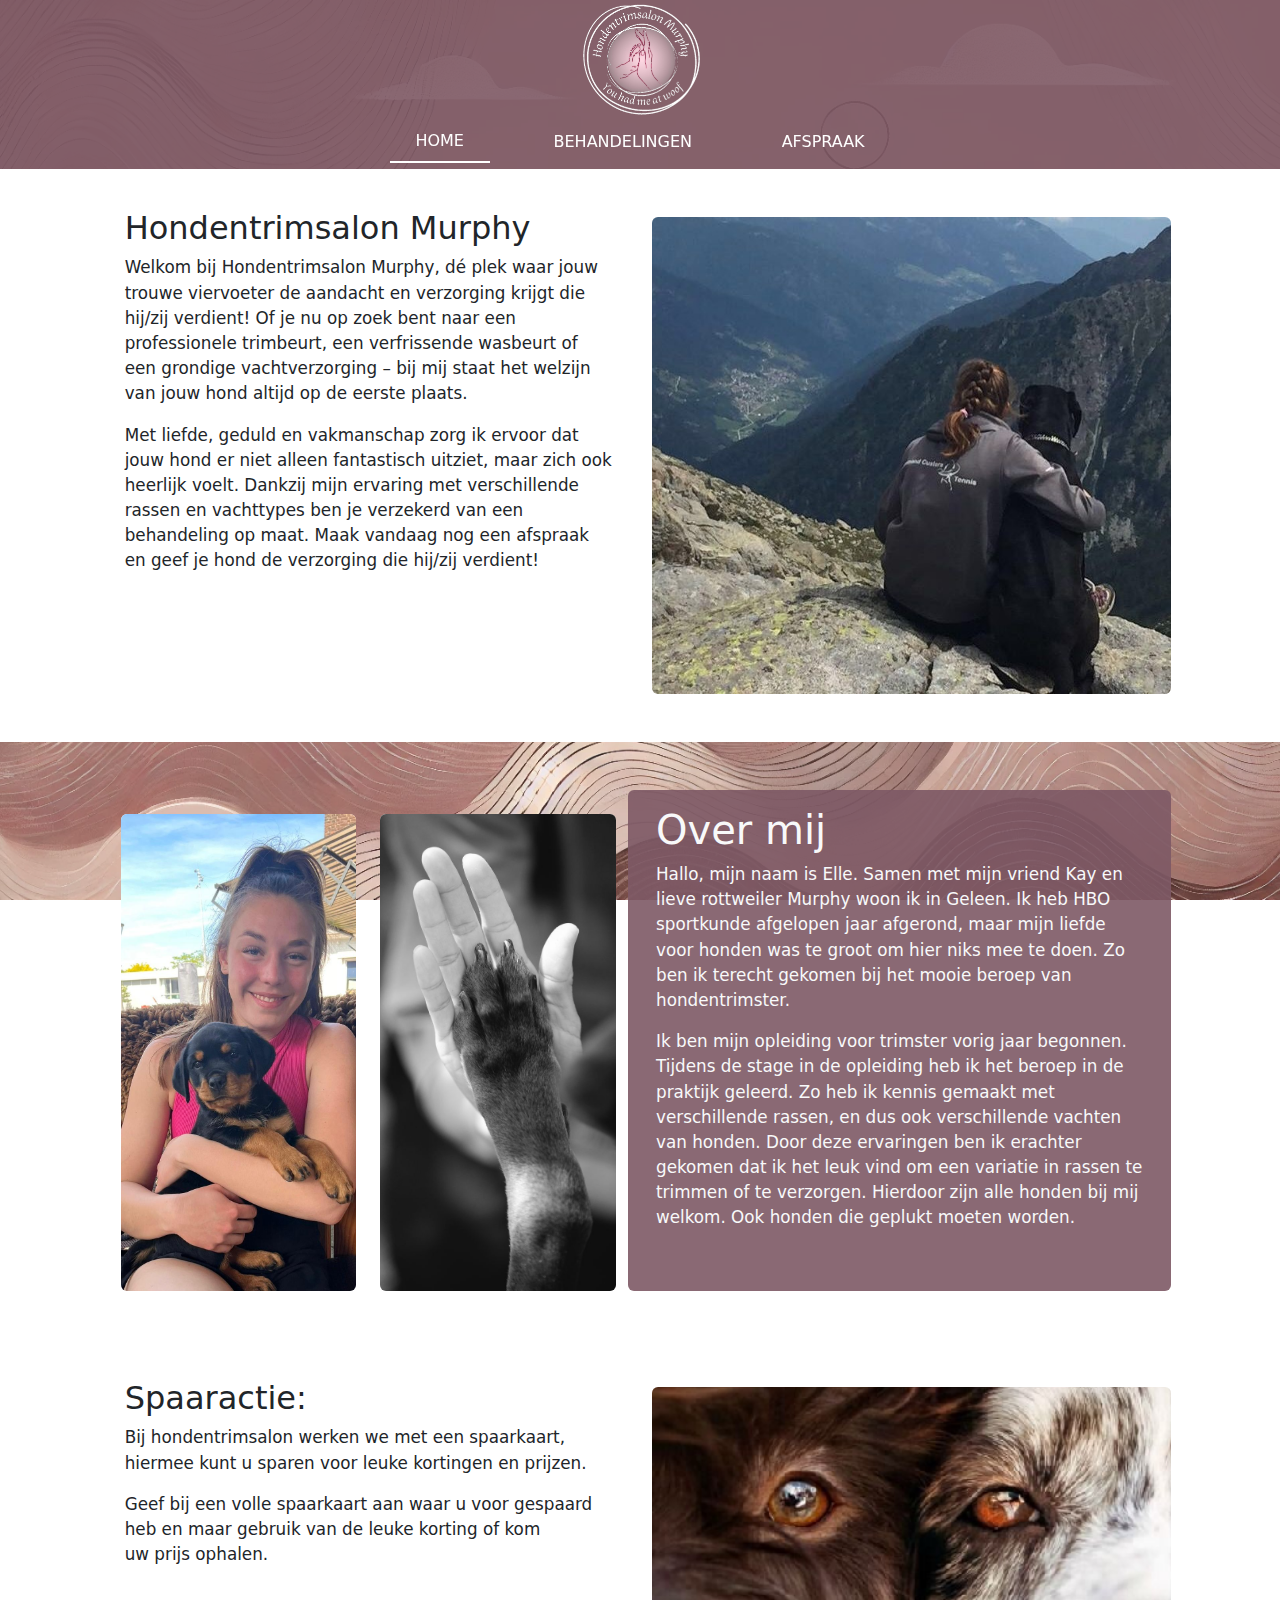
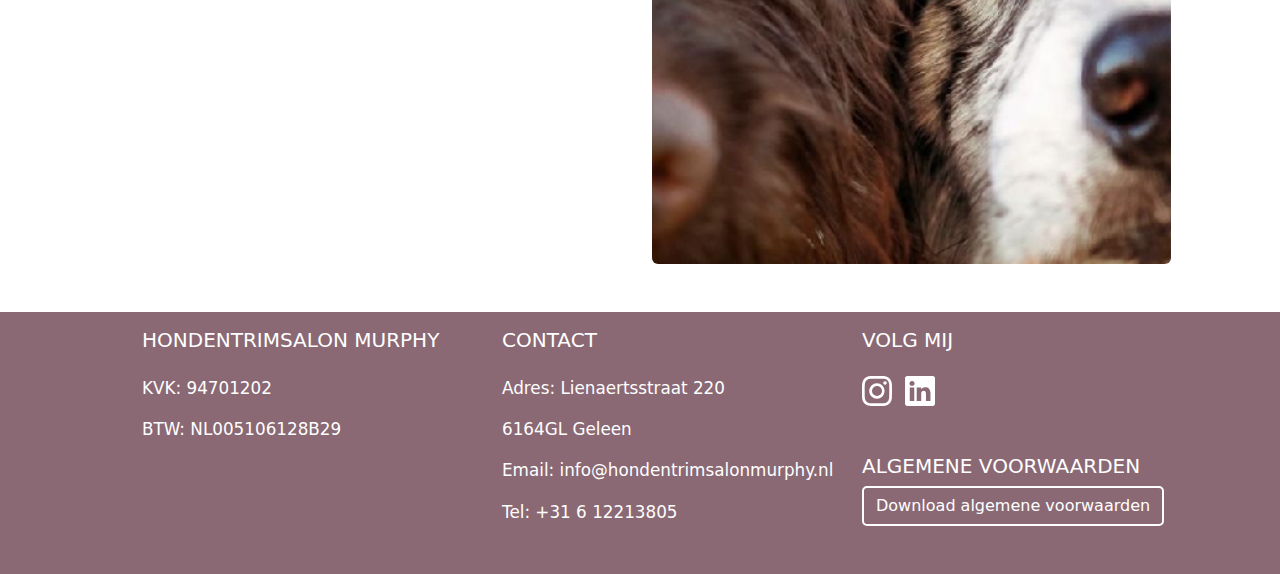
==== commit a716b5e3: "new" ====
--- a/index.html
+++ b/index.html
@@ -13,7 +13,7 @@
     <link rel="manifest" href="site.webmanifest">
     <link rel="stylesheet" href="style.css">
     <script src="https://cdn.jsdelivr.net/npm/bootstrap@5.2.3/dist/js/bootstrap.bundle.min.js"></script>
-    <title>Murphy</title>
+    <title>Hondentrimsalon Murphy</title>
 </head>
 
 <body class="body">
@@ -32,8 +32,8 @@
                             role="tab" aria-controls="nav-home" aria-selected="true">HOME</button>
                         <button class="nav-link " id="nav-behandelingen-tab" data-bs-toggle="tab" data-bs-target="#nav-behandelingen"
                             type="button" role="tab" aria-controls="nav-behandelingen" aria-selected="false">BEHANDELINGEN</button>
-                        <button class="nav-link" id="nav-contact-tab" data-bs-toggle="tab" data-bs-target="#nav-contact" type="button"
-                            role="tab" aria-controls="nav-contact" aria-selected="false">CONTACT</button>
+                        <button class="nav-link" id="nav-afspraak-tab" data-bs-toggle="tab" data-bs-target="#nav-afspraak" type="button"
+                            role="tab" aria-controls="nav-afspraak" aria-selected="false">AFSPRAAK</button>
                         </div>
                         </div>
                         </div>
@@ -50,7 +50,7 @@
             </div>
             <div class="tab-pane fade" id="nav-behandelingen" role="tabpanel" aria-labelledby="nav-behandelingen-tab">
             </div>
-            <div class="tab-pane fade" id="nav-contact" role="tabpanel" aria-labelledby="nav-contact-tab"></div>
+            <div class="tab-pane fade" id="nav-afspraak" role="tabpanel" aria-labelledby="nav-afspraak-tab"></div>
         </div>
 
     </div>
@@ -69,7 +69,7 @@
                     <h5 class="text-uppercase mb-4 font-weight-bold">Contact</h5>
                     <p><i class="fas fa-home mr-2"></i> Adres: Lienaertsstraat 220</p>
                     <p><i class="fas fa-home mr-2"></i> 6164GL Geleen</p>
-                    <p><i class="fas fa-envelope mr-2"></i> Email: info@trimmurphy.nl</p>
+                    <p><i class="fas fa-envelope mr-2"></i> Email: info@hondentrimsalonmurphy.nl</p>
                     <p><i class="fas fa-phone mr-2"></i> Tel: +31 6 12213805</p>
                 </div>
                 <div class="col-12 col-md-4 mt-3" id="footer-item">
--- a/style.css
+++ b/style.css
@@ -6,12 +6,11 @@
     background-size: cover;
     background-position: center;
     background-repeat: no-repeat;
-    }
-    
-@media (max-width: 767px) {
+}
+
+@media (max-width: 800px) {
     body {
-        background-size: auto 150vh;
-        /* Makes the background 150% of viewport height */
+        margin-bottom: 200px;
     }
 }
 
@@ -151,9 +150,8 @@
 }
 
 #btn-verstuur {
-    background-color: rgba(125, 89, 101, 0.9);
-    color: white;
-    font-size: clamp(0.9em, 1.5vw, 2em);
+    color: white;
+    font-size: large;
 }
 
 footer {
@@ -225,4 +223,36 @@
 
 .form-check-input:focus {
     box-shadow: none !important;
+}
+
+.afspraak-card {
+    box-shadow: 0px 4px 6px rgba(0, 0, 0, 0.1);
+}
+
+.toggle-header {
+    cursor: pointer;
+    display: flex;
+    align-items: center;
+    justify-content: space-between;
+    padding: 10px;
+    font-size: 18px;
+    font-weight: bold;
+    background: rgba(125, 89, 101, 0.9);
+    color: white;
+    border-radius: 5px;
+}
+
+.toggle-btn {
+    transition: transform 0.3s ease;
+}
+
+.afspraak-content {
+    max-height: 0;
+    overflow: hidden;
+    transition: max-height 0.4s ease-in-out, padding 0.3s ease-in-out;
+    padding: 0;
+}
+
+.afspraak-content.show {
+    max-height: 600px;
 }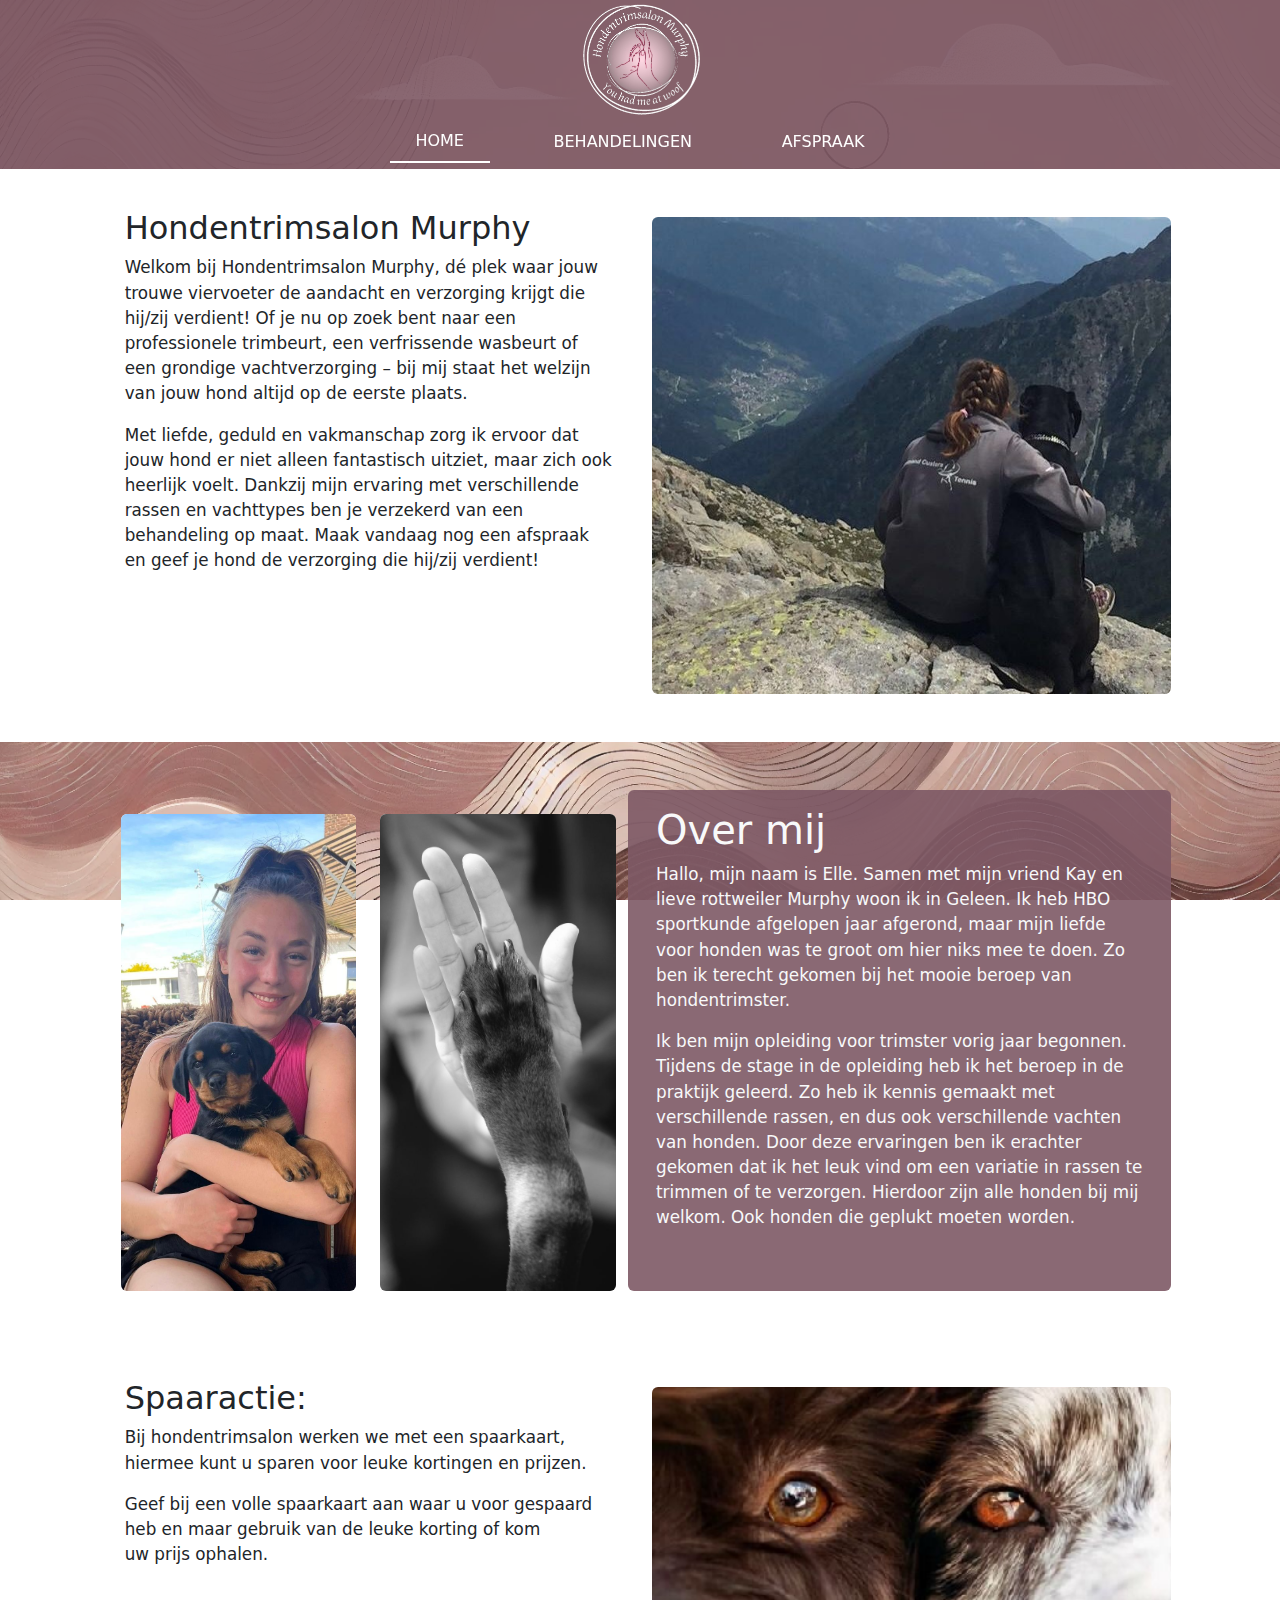
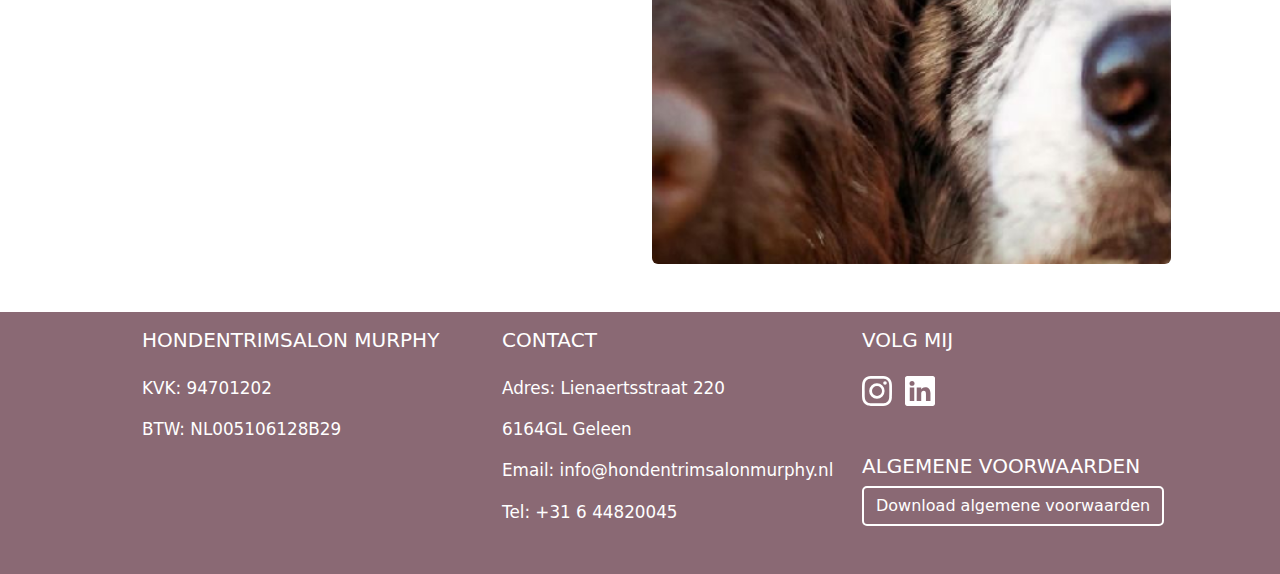
==== commit fd84d1d3: "new" ====
--- a/index.html
+++ b/index.html
@@ -70,7 +70,7 @@
                     <p><i class="fas fa-home mr-2"></i> Adres: Lienaertsstraat 220</p>
                     <p><i class="fas fa-home mr-2"></i> 6164GL Geleen</p>
                     <p><i class="fas fa-envelope mr-2"></i> Email: info@hondentrimsalonmurphy.nl</p>
-                    <p><i class="fas fa-phone mr-2"></i> Tel: +31 6 12213805</p>
+                    <p><i class="fas fa-phone mr-2"></i> Tel: +31 6 44820045</p>
                 </div>
                 <div class="col-12 col-md-4 mt-3" id="footer-item">
                     <h5 class="text-uppercase mb-4 font-weight-bold">Volg mij</h5>
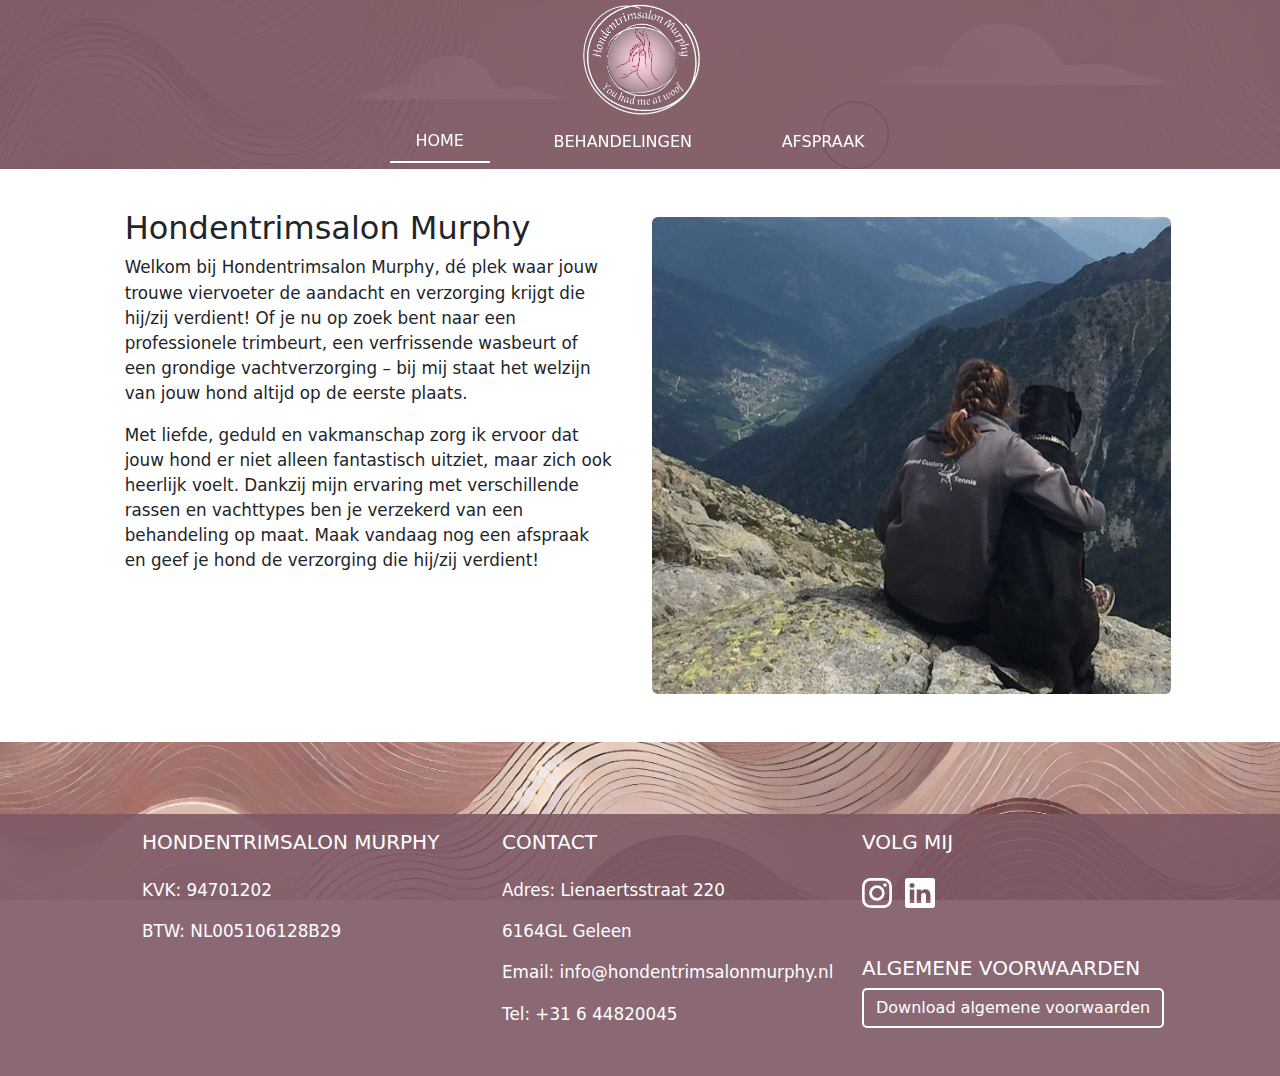
==== commit 897059df: "new" ====
--- a/index.html
+++ b/index.html
@@ -5,6 +5,8 @@
     <meta charset="UTF-8">
     <meta http-equiv="X-UA-Compatible" content="IE=edge">
     <meta name="viewport" content="width=device-width, initial-scale=1.0">
+    <meta name="description" content="Hondentrimsalon in Geleen. Trimmen, wassen en verzorgen van jouw hond met liefde en ervaring.">
+    <meta name="keywords" content="hondentrimsalon, Geleen, Limburg, honden trimmen, vachtverzorging, hond wassen">
     <link href="https://cdn.jsdelivr.net/npm/bootstrap@5.2.3/dist/css/bootstrap.min.css" rel="stylesheet">
     <link rel="icon" href="favicon.ico" type="image/x-icon">
     <link rel="apple-touch-icon" sizes="180x180" href="apple-touch-icon.png">
@@ -12,8 +14,9 @@
     <link rel="icon" type="image/png" sizes="16x16" href="favicon-16x16.png">
     <link rel="manifest" href="site.webmanifest">
     <link rel="stylesheet" href="style.css">
+    <link rel="canonical" href="https://hondentrimsalonmurphy.nl/index.html">
     <script src="https://cdn.jsdelivr.net/npm/bootstrap@5.2.3/dist/js/bootstrap.bundle.min.js"></script>
-    <title>Hondentrimsalon Murphy</title>
+    <title>Hondentrimsalon | Honden trimmen Geleen, Sittard en Limburg</title>
 </head>
 
 <body class="body">
@@ -34,11 +37,11 @@
                             type="button" role="tab" aria-controls="nav-behandelingen" aria-selected="false">BEHANDELINGEN</button>
                         <button class="nav-link" id="nav-afspraak-tab" data-bs-toggle="tab" data-bs-target="#nav-afspraak" type="button"
                             role="tab" aria-controls="nav-afspraak" aria-selected="false">AFSPRAAK</button>
-                        </div>
-                        </div>
-                        </div>
-                        </div>
-                        </nav>
+                    </div>
+                </div>
+            </div>
+        </div>
+    </nav>
 
     <div id="contentMask"></div>
 
@@ -93,9 +96,9 @@
                             Download algemene voorwaarden
                         </a>
                     </div>
-                    </div>
-                    </section>
-                    </footer>
+                </div>
+            </section>
+    </footer>
 
 
     <script src="index.js" defer></script>
